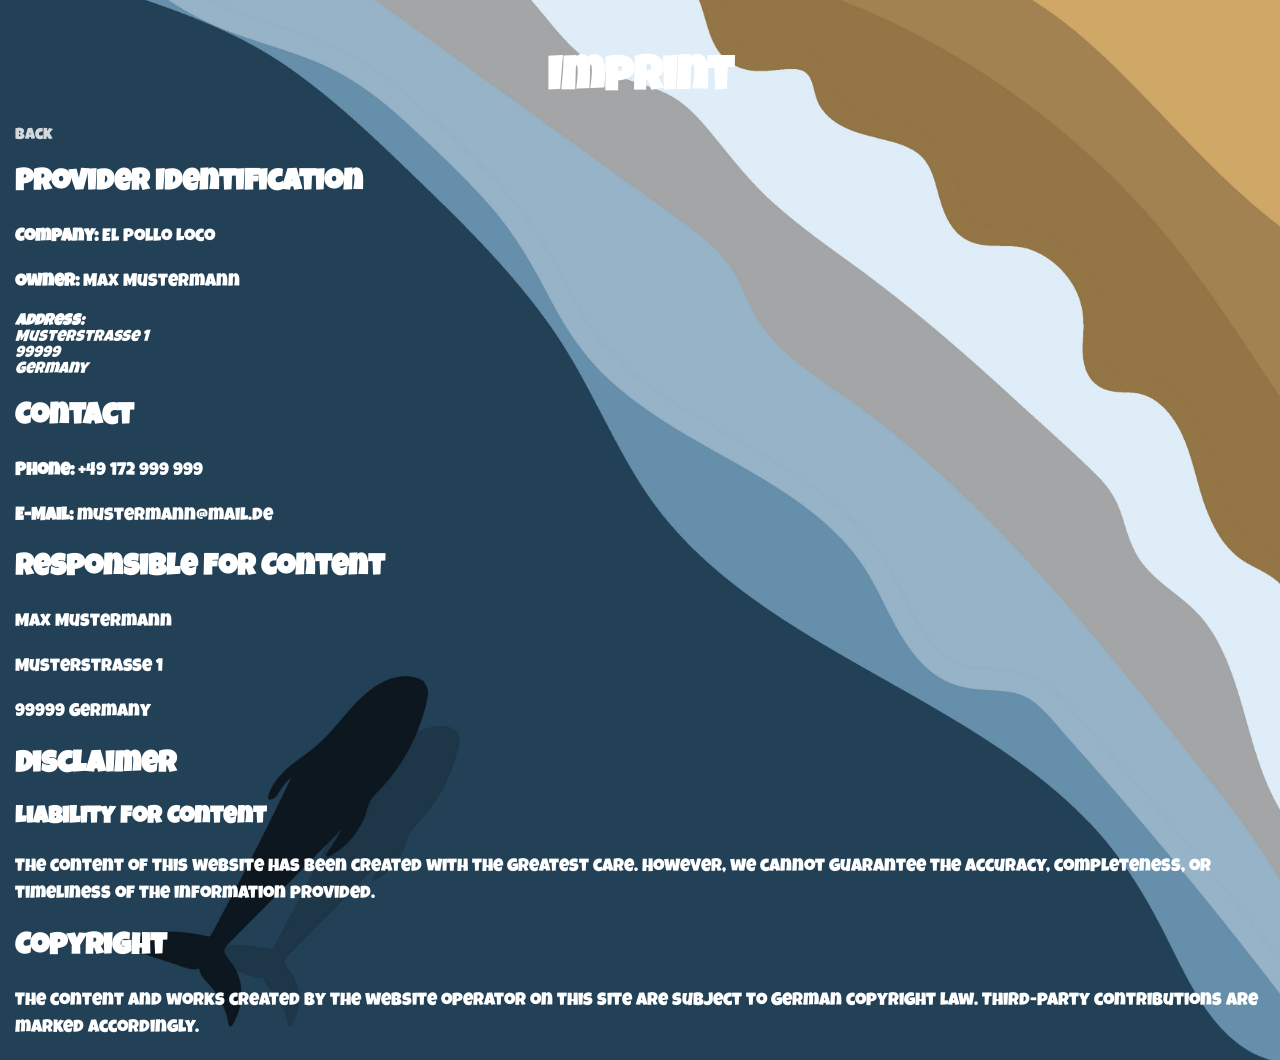
==== impressum.html @ 089655ae "refactor: translate impressum in englisch" ====
<!doctype html>
<html lang="en">
    <head>
        <meta charset="UTF-8" />
        <meta name="viewport" content="width=device-width, initial-scale=1.0" />
        <link rel="stylesheet" href="style.css" />
        <link rel="stylesheet" href="styles/utilities.css" />
        <link rel="stylesheet" href="styles/fonts.css" />
        <link rel="stylesheet" href="styles/responsive.css" />
        <link rel="stylesheet" href="styles/fullscreen.css" />
        <title>Impressum</title>
    </head>
    <body class="shark">
        <main class="shark-impressum">
            <article>
                <header>
                    <h1 class="page-title">Imprint</h1>
                </header>
                <a class="link" href="index.html">Back</a>

                <section>
                    <h2 class="page-title2">Provider Identification</h2>
                    <p class="page-text"><strong>Company:</strong> El Pollo Loco</p>
                    <p class="page-text"><strong>Owner:</strong> Max Mustermann</p>
                    <address>
                        <strong>Address:</strong><br />
                        Musterstraße 1<br />
                        99999<br />
                        Germany
                    </address>
                </section>

                <section>
                    <h2 class="page-title2">Contact</h2>
                    <p class="page-text"><strong>Phone:</strong> +49 172 999 999</p>
                    <p class="page-text"><strong>E-Mail:</strong> mustermann@mail.de</p>
                </section>

                <section>
                    <h2 class="page-title2">Responsible for Content</h2>
                    <p class="page-text">Max Mustermann</p>
                    <p class="page-text">Musterstraße 1</p>
                    <p class="page-text">99999 Germany</p>
                </section>

                <section>
                    <h2 class="page-title2">Disclaimer</h2>
                    <h3 class="page-title3">Liability for Content</h3>
                    <p class="page-text">
                        The content of this website has been created with the greatest care.
                        However, we cannot guarantee the accuracy, completeness, or timeliness of
                        the information provided.
                    </p>
                </section>

                <section>
                    <h2 class="page-title2">Copyright</h2>
                    <p class="page-text">
                        The content and works created by the website operator on this site are
                        subject to German copyright law. Third-party contributions are marked
                        accordingly.
                    </p>
                </section>
            </article>
        </main>
    </body>
</html>
---- style.css ----
/* Base page layout and shared visual styles */
.shark {
    font-family: "LuckiestGuy", sans-serif;
    margin: 0 auto;
    min-height: 100vh;
    padding: 0 15px;
    box-sizing: border-box;
    background-image: url("assets/img/general/background-image/1.jpg");
    background-size: cover;
    background-position: center;
    color: white;
    max-width: 1920px;
    display: flex;
    justify-content: space-between;
    flex-direction: column;
    align-items: center;
}
---- styles/utilities.css ----
/* Utility classes for visibility and hidden elements */
.hidden {
    display: none !important;
}

/* Shared styles for interactive buttons and links */
.btn {
    cursor: pointer;
    z-index: 1;
    padding: 0;
    border-radius: 15px;
    font-family: inherit;
    background-color: transparent;
    border: none;
    color: inherit;
    text-align: center;
    user-select: none;
    touch-action: manipulation;
    -webkit-appearance: none;
    appearance: none;
    -webkit-tap-highlight-color: transparent;
    outline: none;
}

/* General helpers for text and links */
@media (pointer: fine) {
    .link:hover {
        text-decoration: underline;
    }
}

.link {
    text-decoration: none;
    color: rgba(255, 255, 255, 0.795);
    cursor: pointer;
    -webkit-tap-highlight-color: transparent;
}

.link:active {
    text-decoration: underline;
}

/* Shared heading and text styles */
.page-title {
    font-size: clamp(32px, 5vw, 48px);
    margin: 56px 0 24px;
    text-align: center;
}

.page-title2 {
    font-size: clamp(22px, 3.5vw, 30px);
}

.page-title3 {
    font-size: clamp(16px, 3vw, 24px);
}

.page-text {
    font-size: clamp(14px, 2vw, 18px);
    line-height: 1.5;
}
---- styles/fonts.css ----
/* Custom fonts for the game UI */
@font-face {
    font-family: "LuckiestGuy";
    src: url("../assets/fonts/LuckiestGuy-Regular.ttf") format("truetype");
    font-weight: normal;
    font-style: normal;
}
---- styles/responsive.css ----
/* Responsive adjustments for different screen sizes */
---- styles/fullscreen.css ----
/* Fullscreen layout adjustments for the game container */
:fullscreen .game-container {
    height: 100vh;
    width: calc(100vh * 3 / 2);
    margin-top: 0;
    max-width: none;
}

:fullscreen .shark {
    flex-direction: row;
}

:fullscreen .game-container .game-container__canvas {
    height: 100%;
    width: 100%;
}

/* Center the rotated game container in fullscreen */
:fullscreen .game-container--rotated {
    position: fixed;
    top: 50%;
    left: 50%;
    margin: 0;
    transform: translate(-50%, -50%) rotate(90deg);
    transform-origin: center center;
}

/* Align mobile controls with the rotated game view */
:fullscreen .mobile-controls {
    top: 50%;
    left: 50%;
    transform: translate(-50%, -50%) rotate(90deg);
    transform-origin: center center;
    z-index: 120;
}

/* Typography sizing for the rotated fullscreen view */
:fullscreen .game-container--rotated .game-container__help-overlay {
    font-size: clamp(12px, 2cqw, 18px);
}

/* Button sizing for the rotated fullscreen view */
.game-container--rotated .game-container__help-btn,
.game-container--rotated .game-container__fullscreen-btn,
.game-container--rotated .game-container__mute-btn {
    width: clamp(72px, 12cqw, 120px);
    padding: clamp(2px, 0.6cqw, 5px);
    font-size: clamp(10px, 1.2cqw, 14px);
}
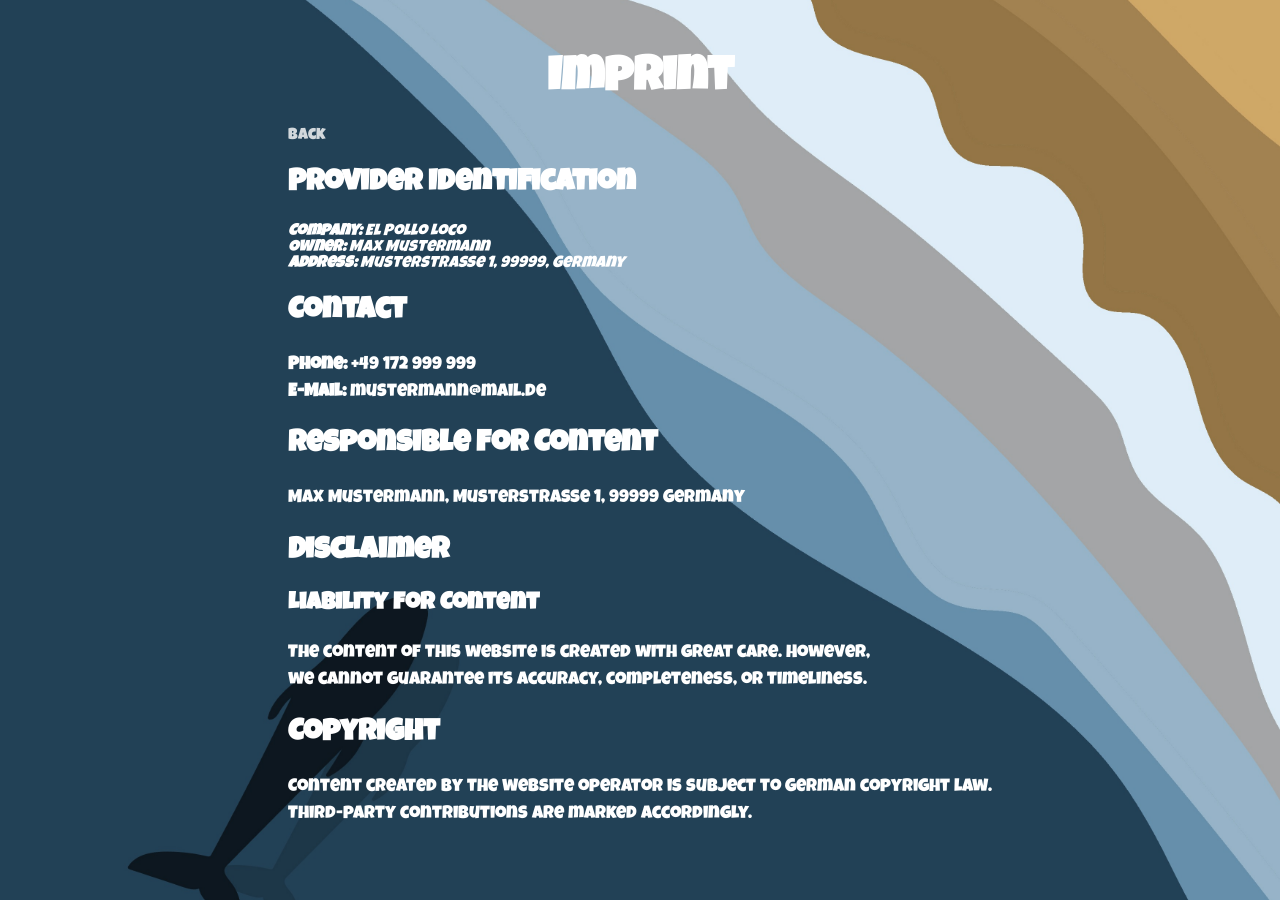
==== commit d07d7ade: "refactor: clean up UI state handling, storage, and dead code - inject runtime dependencies into UICo" ====
--- a/impressum.html
+++ b/impressum.html
@@ -6,12 +6,12 @@
         <link rel="stylesheet" href="style.css" />
         <link rel="stylesheet" href="styles/utilities.css" />
         <link rel="stylesheet" href="styles/fonts.css" />
-        <link rel="stylesheet" href="styles/responsive.css" />
         <link rel="stylesheet" href="styles/fullscreen.css" />
+        <link rel="icon" type="image/svg+xml" href="assets/img/general/favicon/1.svg?v=5" />
         <title>Impressum</title>
     </head>
-    <body class="shark">
-        <main class="shark-impressum">
+    <body class="shark shark--impressum">
+        <main>
             <article>
                 <header>
                     <h1 class="page-title">Imprint</h1>
@@ -20,45 +20,41 @@
 
                 <section>
                     <h2 class="page-title2">Provider Identification</h2>
-                    <p class="page-text"><strong>Company:</strong> El Pollo Loco</p>
-                    <p class="page-text"><strong>Owner:</strong> Max Mustermann</p>
                     <address>
-                        <strong>Address:</strong><br />
-                        Musterstraße 1<br />
-                        99999<br />
-                        Germany
+                        <strong>Company:</strong> El Pollo Loco<br />
+                        <strong>Owner:</strong> Max Mustermann<br />
+                        <strong>Address:</strong> Musterstraße 1, 99999, Germany
                     </address>
                 </section>
 
                 <section>
                     <h2 class="page-title2">Contact</h2>
-                    <p class="page-text"><strong>Phone:</strong> +49 172 999 999</p>
-                    <p class="page-text"><strong>E-Mail:</strong> mustermann@mail.de</p>
+                    <p class="page-text">
+                        <strong>Phone:</strong> +49 172 999 999<br />
+                        <strong>E-Mail:</strong> mustermann@mail.de
+                    </p>
                 </section>
 
                 <section>
                     <h2 class="page-title2">Responsible for Content</h2>
-                    <p class="page-text">Max Mustermann</p>
-                    <p class="page-text">Musterstraße 1</p>
-                    <p class="page-text">99999 Germany</p>
+                    <p class="page-text">Max Mustermann, Musterstraße 1, 99999 Germany</p>
                 </section>
 
                 <section>
                     <h2 class="page-title2">Disclaimer</h2>
                     <h3 class="page-title3">Liability for Content</h3>
                     <p class="page-text">
-                        The content of this website has been created with the greatest care.
-                        However, we cannot guarantee the accuracy, completeness, or timeliness of
-                        the information provided.
+                        The content of this website is created with great care. However,<br />
+                        we cannot guarantee its accuracy, completeness, or timeliness.
                     </p>
                 </section>
 
                 <section>
                     <h2 class="page-title2">Copyright</h2>
                     <p class="page-text">
-                        The content and works created by the website operator on this site are
-                        subject to German copyright law. Third-party contributions are marked
-                        accordingly.
+                        Content created by the website operator is subject to German copyright
+                        law.<br />
+                        Third-party contributions are marked accordingly.
                     </p>
                 </section>
             </article>
--- a/style.css
+++ b/style.css
@@ -14,4 +14,10 @@
     justify-content: space-between;
     flex-direction: column;
     align-items: center;
+    position: relative;
 }
+
+.shark.shark--landscape {
+    gap: 0;
+    flex-direction: row;
+}
--- a/styles/fullscreen.css
+++ b/styles/fullscreen.css
@@ -15,16 +15,6 @@
     width: 100%;
 }
 
-/* Center the rotated game container in fullscreen */
-:fullscreen .game-container--rotated {
-    position: fixed;
-    top: 50%;
-    left: 50%;
-    margin: 0;
-    transform: translate(-50%, -50%) rotate(90deg);
-    transform-origin: center center;
-}
-
 /* Align mobile controls with the rotated game view */
 :fullscreen .mobile-controls {
     top: 50%;
@@ -33,17 +23,3 @@
     transform-origin: center center;
     z-index: 120;
 }
-
-/* Typography sizing for the rotated fullscreen view */
-:fullscreen .game-container--rotated .game-container__help-overlay {
-    font-size: clamp(12px, 2cqw, 18px);
-}
-
-/* Button sizing for the rotated fullscreen view */
-.game-container--rotated .game-container__help-btn,
-.game-container--rotated .game-container__fullscreen-btn,
-.game-container--rotated .game-container__mute-btn {
-    width: clamp(72px, 12cqw, 120px);
-    padding: clamp(2px, 0.6cqw, 5px);
-    font-size: clamp(10px, 1.2cqw, 14px);
-}
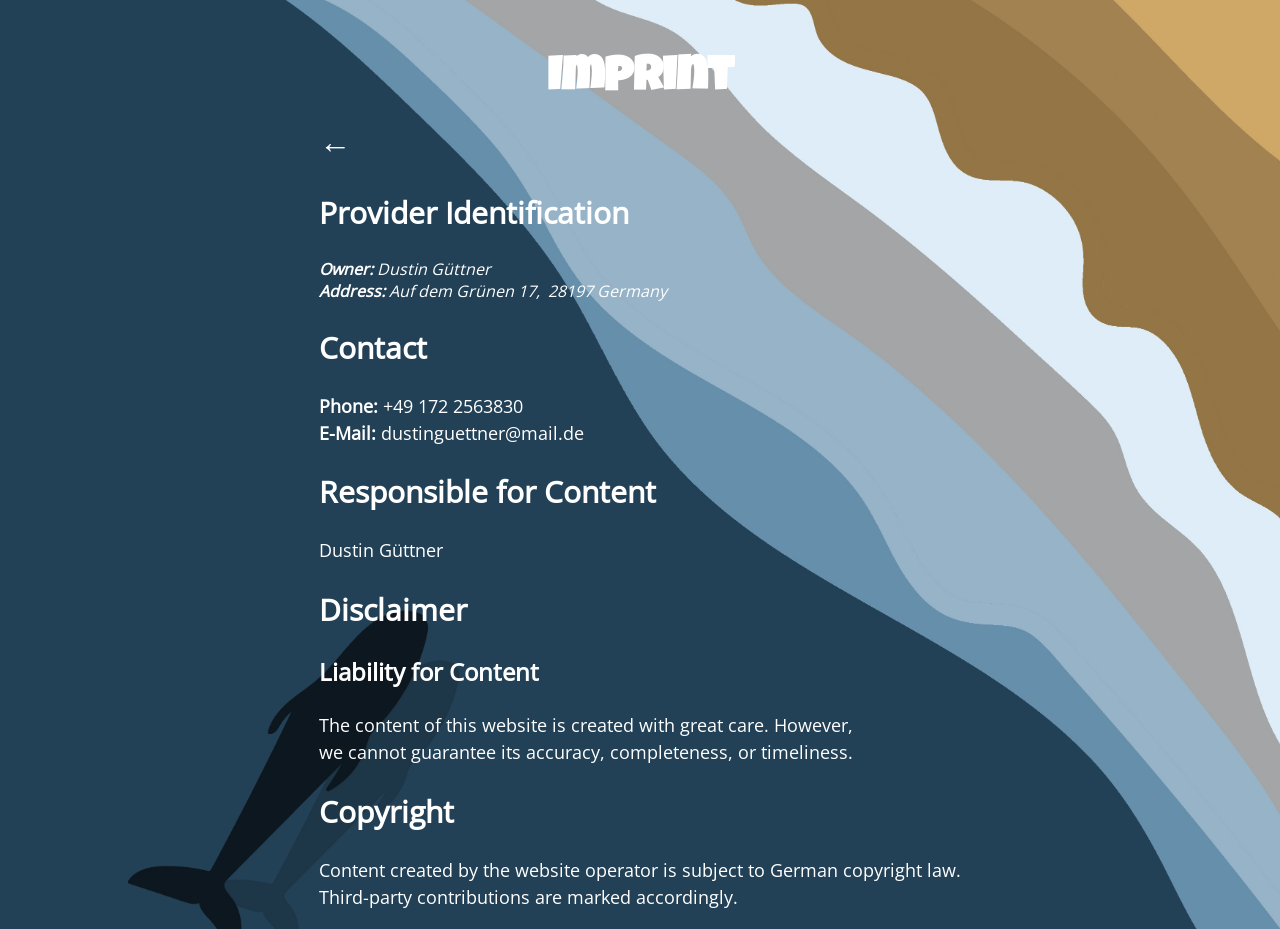
==== commit f423e700: "refactor: split long functions, clean up AudioTrack, improve UIController and mobile behavior - Extr" ====
--- a/impressum.html
+++ b/impressum.html
@@ -16,47 +16,44 @@
                 <header>
                     <h1 class="page-title">Imprint</h1>
                 </header>
-                <a class="link" href="index.html">Back</a>
+                <a class="btn-back" href="index.html">&larr; </a>
 
-                <section>
-                    <h2 class="page-title2">Provider Identification</h2>
-                    <address>
-                        <strong>Company:</strong> El Pollo Loco<br />
-                        <strong>Owner:</strong> Max Mustermann<br />
-                        <strong>Address:</strong> Musterstraße 1, 99999, Germany
-                    </address>
-                </section>
-
-                <section>
-                    <h2 class="page-title2">Contact</h2>
-                    <p class="page-text">
-                        <strong>Phone:</strong> +49 172 999 999<br />
-                        <strong>E-Mail:</strong> mustermann@mail.de
-                    </p>
-                </section>
-
-                <section>
-                    <h2 class="page-title2">Responsible for Content</h2>
-                    <p class="page-text">Max Mustermann, Musterstraße 1, 99999 Germany</p>
-                </section>
-
-                <section>
-                    <h2 class="page-title2">Disclaimer</h2>
-                    <h3 class="page-title3">Liability for Content</h3>
-                    <p class="page-text">
-                        The content of this website is created with great care. However,<br />
-                        we cannot guarantee its accuracy, completeness, or timeliness.
-                    </p>
-                </section>
-
-                <section>
-                    <h2 class="page-title2">Copyright</h2>
-                    <p class="page-text">
-                        Content created by the website operator is subject to German copyright
-                        law.<br />
-                        Third-party contributions are marked accordingly.
-                    </p>
-                </section>
+                <div class="fs-opensans">
+                    <section>
+                        <h2 class="page-title2">Provider Identification</h2>
+                        <address>
+                            <strong>Owner:</strong> Dustin Güttner<br />
+                            <strong>Address:</strong> Auf dem Grünen 17,&nbsp; 28197 Germany
+                        </address>
+                    </section>
+                    <section>
+                        <h2 class="page-title2">Contact</h2>
+                        <p class="page-text">
+                            <strong>Phone:</strong> +49 172 2563830<br />
+                            <strong>E-Mail:</strong> dustinguettner@mail.de
+                        </p>
+                    </section>
+                    <section>
+                        <h2 class="page-title2">Responsible for Content</h2>
+                        <p class="page-text">Dustin Güttner</p>
+                    </section>
+                    <section>
+                        <h2 class="page-title2">Disclaimer</h2>
+                        <h3 class="page-title3">Liability for Content</h3>
+                        <p class="page-text">
+                            The content of this website is created with great care. However,<br />
+                            we cannot guarantee its accuracy, completeness, or timeliness.
+                        </p>
+                    </section>
+                    <section>
+                        <h2 class="page-title2">Copyright</h2>
+                        <p class="page-text">
+                            Content created by the website operator is subject to German copyright
+                            law.<br />
+                            Third-party contributions are marked accordingly.
+                        </p>
+                    </section>
+                </div>
             </article>
         </main>
     </body>
--- a/style.css
+++ b/style.css
@@ -11,7 +11,7 @@
     color: white;
     max-width: 1920px;
     display: flex;
-    justify-content: space-between;
+    justify-content: center;
     flex-direction: column;
     align-items: center;
     position: relative;
--- a/styles/utilities.css
+++ b/styles/utilities.css
@@ -23,9 +23,13 @@
 }
 
 /* General helpers for text and links */
-@media (pointer: fine) {
+@media (pointer: fine) and (hover: hover) {
     .link:hover {
         text-decoration: underline;
+    }
+
+    .btn-back:hover {
+        transform: scale(1.25);
     }
 }
 
@@ -59,3 +63,15 @@
     font-size: clamp(14px, 2vw, 18px);
     line-height: 1.5;
 }
+
+.btn-back {
+    text-decoration: none;
+    color: white;
+    font-size: 32px;
+    transition: transform 0.2s ease;
+    display: inline-block;
+}
+
+.btn-back:active {
+    transform: scale(1.25);
+}
--- a/styles/fonts.css
+++ b/styles/fonts.css
@@ -1,7 +1,18 @@
-/* Custom fonts for the game UI */
+/*Used fonts*/
 @font-face {
     font-family: "LuckiestGuy";
-    src: url("../assets/fonts/LuckiestGuy-Regular.ttf") format("truetype");
+    src: url("../assets/fonts/LuckiestGuy/LuckiestGuy-Regular.ttf") format("truetype");
     font-weight: normal;
     font-style: normal;
 }
+
+@font-face {
+    font-family: "OpenSans";
+    src: url("../assets/fonts/OpenSans/OpenSans-VariableFont_wdth,wght.ttf") format("truetype");
+    font-weight: normal;
+    font-style: normal;
+}
+
+.fs-opensans {
+    font-family: "OpenSans", sans-serif;
+}
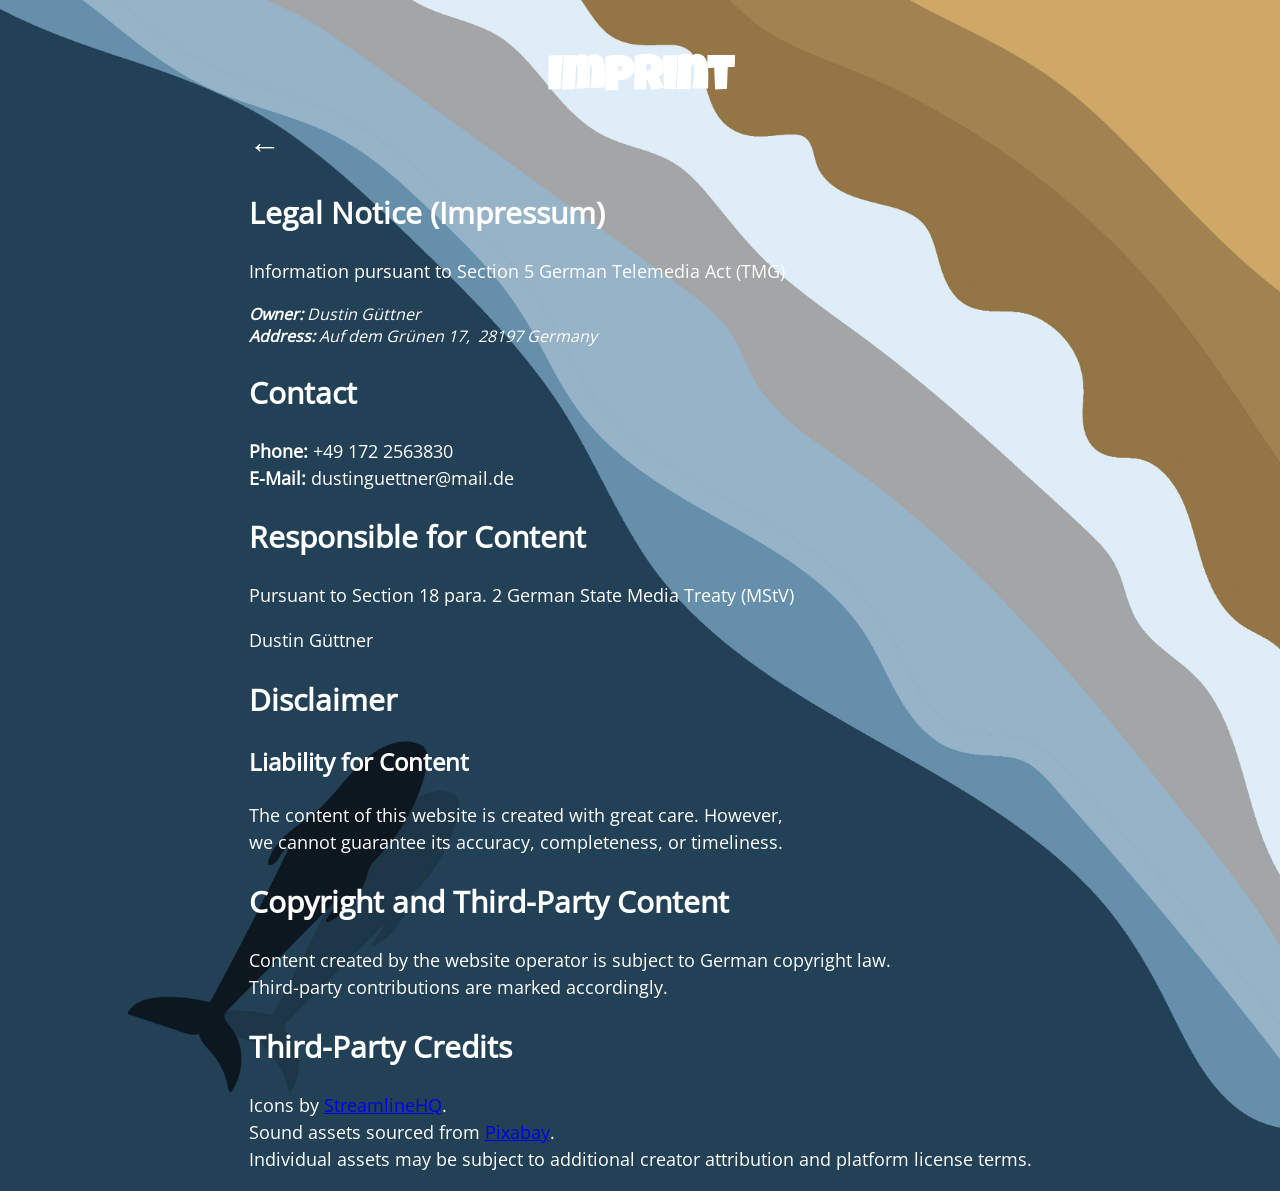
==== commit 69284916: "feat: replace text controls with SVG icons, add mute slash state, and update legal credits - redesig" ====
--- a/impressum.html
+++ b/impressum.html
@@ -20,7 +20,10 @@
 
                 <div class="fs-opensans">
                     <section>
-                        <h2 class="page-title2">Provider Identification</h2>
+                        <h2 class="page-title2">Legal Notice (Impressum)</h2>
+                        <p class="page-text">
+                            Information pursuant to Section 5 German Telemedia Act (TMG)
+                        </p>
                         <address>
                             <strong>Owner:</strong> Dustin Güttner<br />
                             <strong>Address:</strong> Auf dem Grünen 17,&nbsp; 28197 Germany
@@ -35,6 +38,9 @@
                     </section>
                     <section>
                         <h2 class="page-title2">Responsible for Content</h2>
+                        <p class="page-text">
+                            Pursuant to Section 18 para. 2 German State Media Treaty (MStV)
+                        </p>
                         <p class="page-text">Dustin Güttner</p>
                     </section>
                     <section>
@@ -46,11 +52,29 @@
                         </p>
                     </section>
                     <section>
-                        <h2 class="page-title2">Copyright</h2>
+                        <h2 class="page-title2">Copyright and Third-Party Content</h2>
                         <p class="page-text">
                             Content created by the website operator is subject to German copyright
                             law.<br />
                             Third-party contributions are marked accordingly.
+                        </p>
+                    </section>
+                    <section>
+                        <h2 class="page-title2">Third-Party Credits</h2>
+                        <p class="page-text">
+                            Icons by
+                            <a
+                                href="https://streamlinehq.com"
+                                target="_blank"
+                                rel="noopener noreferrer"
+                                >StreamlineHQ</a
+                            >.<br />
+                            Sound assets sourced from
+                            <a href="https://pixabay.com" target="_blank" rel="noopener noreferrer"
+                                >Pixabay</a
+                            >.<br />
+                            Individual assets may be subject to additional creator attribution and
+                            platform license terms.
                         </p>
                     </section>
                 </div>
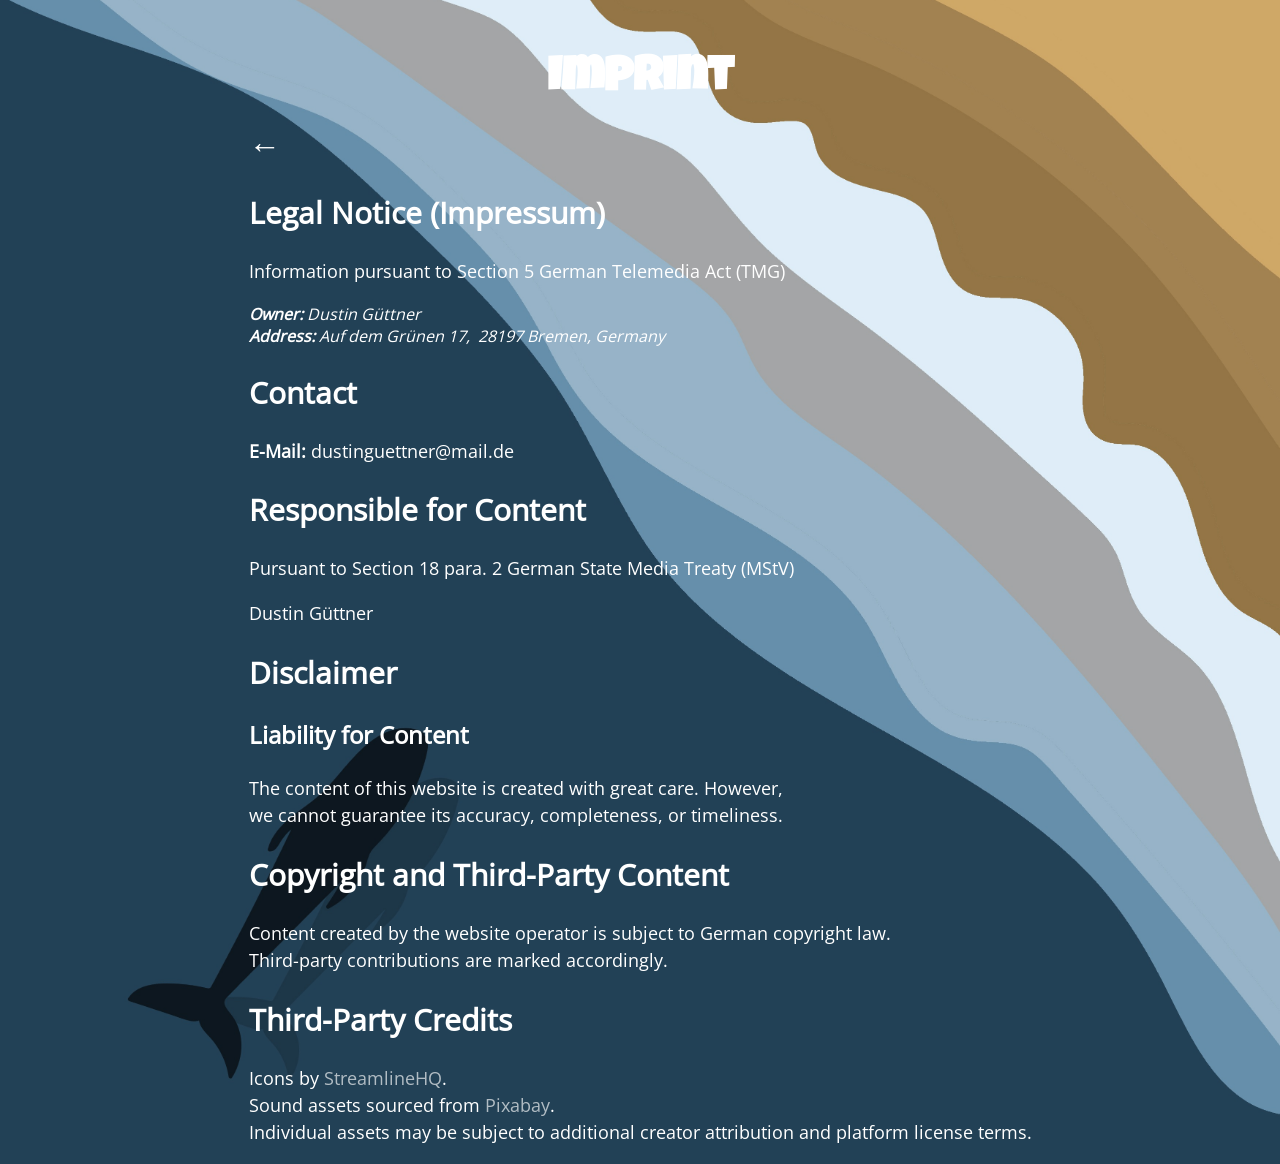
==== commit 68bc4c65: "feat: directional slap collision, impressum fixes, minor UI cleanup - Widen collision box on attacki" ====
--- a/impressum.html
+++ b/impressum.html
@@ -16,7 +16,7 @@
                 <header>
                     <h1 class="page-title">Imprint</h1>
                 </header>
-                <a class="btn-back" href="index.html">&larr; </a>
+                <a class="btn-back" href="index.html">&larr;</a>
 
                 <div class="fs-opensans">
                     <section>
@@ -26,15 +26,12 @@
                         </p>
                         <address>
                             <strong>Owner:</strong> Dustin Güttner<br />
-                            <strong>Address:</strong> Auf dem Grünen 17,&nbsp; 28197 Germany
+                            <strong>Address:</strong> Auf dem Grünen 17,&nbsp; 28197 Bremen, Germany
                         </address>
                     </section>
                     <section>
                         <h2 class="page-title2">Contact</h2>
-                        <p class="page-text">
-                            <strong>Phone:</strong> +49 172 2563830<br />
-                            <strong>E-Mail:</strong> dustinguettner@mail.de
-                        </p>
+                        <p class="page-text"><strong>E-Mail:</strong> dustinguettner@mail.de</p>
                     </section>
                     <section>
                         <h2 class="page-title2">Responsible for Content</h2>
@@ -63,14 +60,13 @@
                         <h2 class="page-title2">Third-Party Credits</h2>
                         <p class="page-text">
                             Icons by
+                            <a class="link" href="https://streamlinehq.com">StreamlineHQ</a>.<br />
+                            Sound assets sourced from
                             <a
-                                href="https://streamlinehq.com"
+                                class="link"
+                                href="https://pixabay.com"
                                 target="_blank"
                                 rel="noopener noreferrer"
-                                >StreamlineHQ</a
-                            >.<br />
-                            Sound assets sourced from
-                            <a href="https://pixabay.com" target="_blank" rel="noopener noreferrer"
                                 >Pixabay</a
                             >.<br />
                             Individual assets may be subject to additional creator attribution and
--- a/styles/utilities.css
+++ b/styles/utilities.css
@@ -1,28 +1,44 @@
-/* Utility classes for visibility and hidden elements */
+/* Utility helpers for visibility, spacing, and interactive states */
 .hidden {
     display: none !important;
 }
 
-/* Shared styles for interactive buttons and links */
+/* Shared styles for buttons and links */
 .btn {
     cursor: pointer;
     z-index: 1;
     padding: 0;
     border-radius: 15px;
     font-family: inherit;
-    background-color: transparent;
-    border: none;
-    color: inherit;
-    text-align: center;
     user-select: none;
     touch-action: manipulation;
     -webkit-appearance: none;
     appearance: none;
     -webkit-tap-highlight-color: transparent;
     outline: none;
+    background-color: #531a82;
+    border: 2px solid #fff;
+    color: #fff;
+    display: flex;
+    align-items: center;
+    justify-content: center;
+    box-sizing: border-box;
+    text-align: center;
 }
 
-/* General helpers for text and links */
+@media (pointer: fine) and (hover: hover) {
+    .btn:hover {
+        background-color: #7fffe0;
+        color: #531a82;
+    }
+}
+
+.btn:active {
+    background-color: #7fffe0;
+    color: #531a82;
+}
+
+/* General text and link helpers */
 @media (pointer: fine) and (hover: hover) {
     .link:hover {
         text-decoration: underline;
@@ -35,7 +51,7 @@
 
 .link {
     text-decoration: none;
-    color: rgba(255, 255, 255, 0.795);
+    color: rgba(255, 255, 255, 0.651);
     cursor: pointer;
     -webkit-tap-highlight-color: transparent;
 }
--- a/styles/fullscreen.css
+++ b/styles/fullscreen.css
@@ -1,4 +1,4 @@
-/* Fullscreen layout adjustments for the game container */
+/* Fullscreen layout adjustments for the game container and controls */
 :fullscreen .game-container {
     height: 100vh;
     width: calc(100vh * 3 / 2);
@@ -15,7 +15,7 @@
     width: 100%;
 }
 
-/* Align mobile controls with the rotated game view */
+/* Align mobile controls with the rotated fullscreen view */
 :fullscreen .mobile-controls {
     top: 50%;
     left: 50%;
